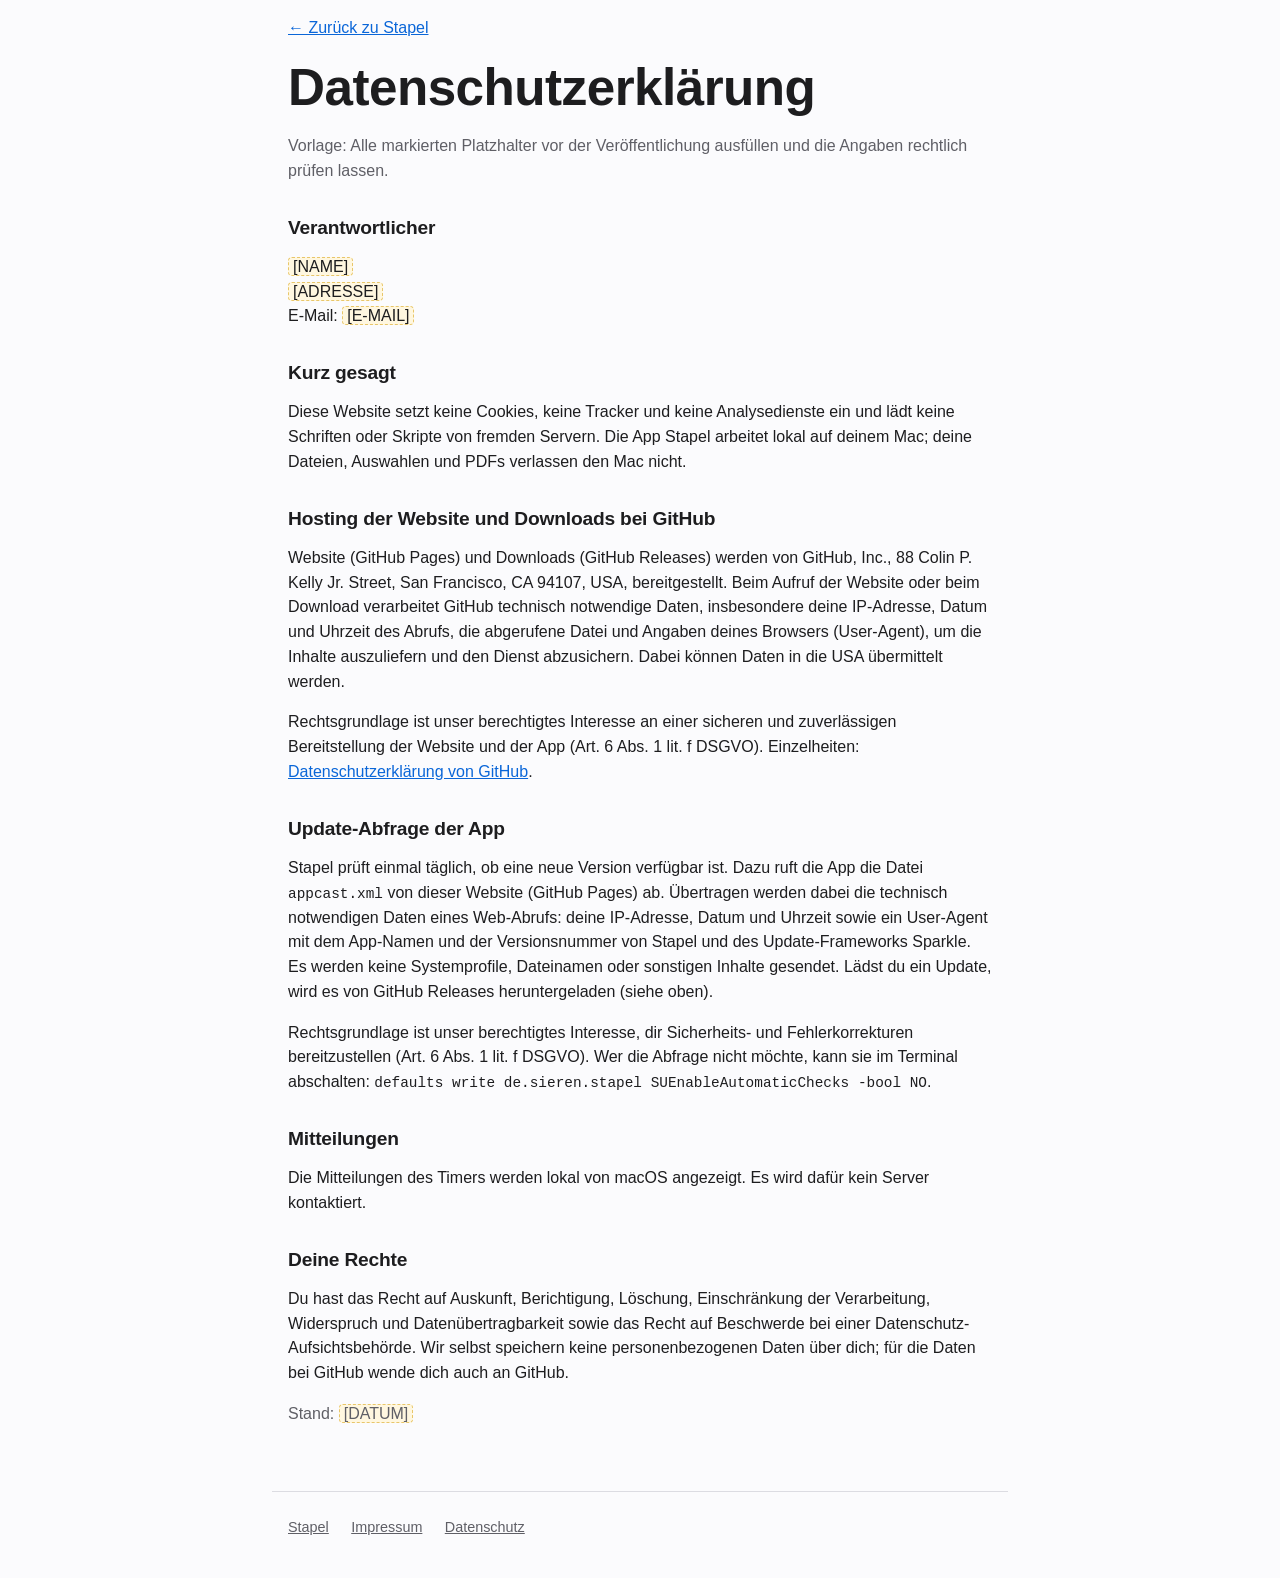
==== datenschutz.html @ ba7b918d "Publish Stapel 0.1.0" ====
<!DOCTYPE html>
<html lang="de">
<head>
  <meta charset="utf-8">
  <meta name="viewport" content="width=device-width, initial-scale=1">
  <title>Datenschutz – Stapel</title>
  <meta name="robots" content="noindex">
  <link rel="icon" type="image/png" href="icon.png">
  <link rel="stylesheet" href="style.css">
</head>
<body>
<main class="legal">
  <p><a href="./">← Zurück zu Stapel</a></p>
  <h1>Datenschutzerklärung</h1>
  <p class="hint">Vorlage: Alle markierten Platzhalter vor der Veröffentlichung ausfüllen und die Angaben rechtlich prüfen lassen.</p>

  <h2>Verantwortlicher</h2>
  <p>
    <span class="fill">[NAME]</span><br>
    <span class="fill">[ADRESSE]</span><br>
    E-Mail: <span class="fill">[E-MAIL]</span>
  </p>

  <h2>Kurz gesagt</h2>
  <p>Diese Website setzt keine Cookies, keine Tracker und keine Analysedienste ein und lädt keine Schriften oder Skripte von fremden Servern. Die App Stapel arbeitet lokal auf deinem Mac; deine Dateien, Auswahlen und PDFs verlassen den Mac nicht.</p>

  <h2>Hosting der Website und Downloads bei GitHub</h2>
  <p>Website (GitHub Pages) und Downloads (GitHub Releases) werden von GitHub, Inc., 88 Colin P. Kelly Jr. Street, San Francisco, CA 94107, USA, bereitgestellt. Beim Aufruf der Website oder beim Download verarbeitet GitHub technisch notwendige Daten, insbesondere deine IP-Adresse, Datum und Uhrzeit des Abrufs, die abgerufene Datei und Angaben deines Browsers (User-Agent), um die Inhalte auszuliefern und den Dienst abzusichern. Dabei können Daten in die USA übermittelt werden.</p>
  <p>Rechtsgrundlage ist unser berechtigtes Interesse an einer sicheren und zuverlässigen Bereitstellung der Website und der App (Art. 6 Abs. 1 lit. f DSGVO). Einzelheiten: <a href="https://docs.github.com/de/site-policy/privacy-policies/github-general-privacy-statement">Datenschutzerklärung von GitHub</a>.</p>

  <h2>Update-Abfrage der App</h2>
  <p>Stapel prüft einmal täglich, ob eine neue Version verfügbar ist. Dazu ruft die App die Datei <code>appcast.xml</code> von dieser Website (GitHub Pages) ab. Übertragen werden dabei die technisch notwendigen Daten eines Web-Abrufs: deine IP-Adresse, Datum und Uhrzeit sowie ein User-Agent mit dem App-Namen und der Versionsnummer von Stapel und des Update-Frameworks Sparkle. Es werden keine Systemprofile, Dateinamen oder sonstigen Inhalte gesendet. Lädst du ein Update, wird es von GitHub Releases heruntergeladen (siehe oben).</p>
  <p>Rechtsgrundlage ist unser berechtigtes Interesse, dir Sicherheits- und Fehlerkorrekturen bereitzustellen (Art. 6 Abs. 1 lit. f DSGVO). Wer die Abfrage nicht möchte, kann sie im Terminal abschalten: <code>defaults write de.sieren.stapel SUEnableAutomaticChecks -bool NO</code>.</p>

  <h2>Mitteilungen</h2>
  <p>Die Mitteilungen des Timers werden lokal von macOS angezeigt. Es wird dafür kein Server kontaktiert.</p>

  <h2>Deine Rechte</h2>
  <p>Du hast das Recht auf Auskunft, Berichtigung, Löschung, Einschränkung der Verarbeitung, Widerspruch und Datenübertragbarkeit sowie das Recht auf Beschwerde bei einer Datenschutz-Aufsichtsbehörde. Wir selbst speichern keine personenbezogenen Daten über dich; für die Daten bei GitHub wende dich auch an GitHub.</p>

  <p class="hint">Stand: <span class="fill">[DATUM]</span></p>
</main>

<footer class="site-footer">
  <a href="./">Stapel</a>
  <a href="impressum.html">Impressum</a>
  <a href="datenschutz.html">Datenschutz</a>
</footer>
</body>
</html>
---- style.css ----
:root {
  color-scheme: light dark;
  --bg: #fbfbfd;
  --surface: #ffffff;
  --surface-2: #f2f2f5;
  --text: #1d1d1f;
  --muted: #5f5f66;
  --border: #dcdce2;
  --accent: #0a66d8;
  --accent-text: #ffffff;
  --accent-hover: #0855b5;
  --note-bg: #fff7e0;
  --note-border: #e8c66a;
  --radius: 14px;
  --max: 46rem;
  font-family: -apple-system, BlinkMacSystemFont, "SF Pro Text", "Helvetica Neue", Helvetica, Arial, sans-serif;
  line-height: 1.55;
}

@media (prefers-color-scheme: dark) {
  :root {
    --bg: #111113;
    --surface: #1c1c1f;
    --surface-2: #242428;
    --text: #f2f2f4;
    --muted: #a4a4ad;
    --border: #36363c;
    --accent: #3b8cff;
    --accent-text: #ffffff;
    --accent-hover: #5c9fff;
    --note-bg: #2b2414;
    --note-border: #7a6224;
  }
}

*, *::before, *::after { box-sizing: border-box; }

body {
  margin: 0;
  background: var(--bg);
  color: var(--text);
  -webkit-text-size-adjust: 100%;
}

main, .site-footer { max-width: var(--max); margin: 0 auto; padding: 0 1rem; }

a { color: var(--accent); }
a:hover { color: var(--accent-hover); }

h1, h2, h3 { line-height: 1.2; letter-spacing: -0.01em; }
h1 { font-size: clamp(2.2rem, 7vw, 3.2rem); margin: 0 0 0.6rem; }
h2 { font-size: 1.55rem; margin: 3rem 0 1rem; }
h3 { font-size: 1.1rem; margin: 0 0 0.3rem; }

.hero { text-align: center; padding: 3.5rem 0 1rem; }
.hero .icon { width: 96px; height: 96px; border-radius: 22px; }
.tagline { font-size: 1.2rem; color: var(--muted); max-width: 34rem; margin: 0 auto 2rem; }

.download {
  display: inline-flex;
  align-items: center;
  gap: 0.5rem;
  padding: 0.9rem 1.8rem;
  border-radius: 999px;
  background: var(--accent);
  color: var(--accent-text);
  font-size: 1.15rem;
  font-weight: 600;
  text-decoration: none;
}
.download:hover { background: var(--accent-hover); color: var(--accent-text); }
.download:focus-visible { outline: 3px solid var(--accent); outline-offset: 3px; }

.meta { color: var(--muted); font-size: 0.92rem; margin: 0.9rem 0 0.4rem; }
.meta span + span::before { content: " · "; }

details.checksum { font-size: 0.85rem; color: var(--muted); max-width: 34rem; margin: 0 auto; }
details.checksum summary { cursor: pointer; display: inline; }
details.checksum code {
  display: block;
  margin: 0.5rem 0;
  padding: 0.5rem 0.7rem;
  background: var(--surface-2);
  border-radius: 8px;
  word-break: break-all;
  font-size: 0.8rem;
}
details.checksum p { margin: 0.4rem 0; }
.copy {
  font: inherit;
  font-size: 0.8rem;
  padding: 0.2rem 0.7rem;
  border: 1px solid var(--border);
  border-radius: 6px;
  background: var(--surface);
  color: var(--text);
  cursor: pointer;
}

code { font-family: ui-monospace, "SF Mono", Menlo, monospace; font-size: 0.9em; }

.placeholder {
  display: grid;
  place-items: center;
  aspect-ratio: 16 / 10;
  margin: 1rem 0;
  border: 2px dashed var(--border);
  border-radius: var(--radius);
  background: var(--surface-2);
  color: var(--muted);
  font-size: 0.9rem;
  text-align: center;
  padding: 1rem;
}
.placeholder.small { aspect-ratio: 16 / 7; }

.card {
  background: var(--surface);
  border: 1px solid var(--border);
  border-radius: var(--radius);
  padding: 1.25rem 1.4rem;
}

ol.steps { list-style: none; counter-reset: step; padding: 0; margin: 0; display: grid; gap: 1rem; }
ol.steps > li { counter-increment: step; position: relative; padding-left: 3rem; }
ol.steps > li::before {
  content: counter(step);
  position: absolute;
  left: 1.2rem;
  top: 1.15rem;
  width: 1.75rem;
  height: 1.75rem;
  border-radius: 50%;
  background: var(--accent);
  color: var(--accent-text);
  font-weight: 600;
  display: grid;
  place-items: center;
}
ol.steps > li.card { padding-left: 3.6rem; }
ol.steps p { margin: 0.3rem 0; }

.note {
  background: var(--note-bg);
  border: 1px solid var(--note-border);
  border-radius: var(--radius);
  padding: 0.9rem 1.2rem;
  margin-top: 1rem;
}
.note p { margin: 0; }

.features { display: grid; gap: 1rem; grid-template-columns: repeat(auto-fit, minmax(13rem, 1fr)); }
.features p { margin: 0; color: var(--muted); }

.faq details { border-bottom: 1px solid var(--border); padding: 0.9rem 0; }
.faq details:first-of-type { border-top: 1px solid var(--border); }
.faq summary { cursor: pointer; font-weight: 600; }
.faq details > :not(summary) { color: var(--muted); }
.faq details p, .faq details ul { margin: 0.6rem 0 0; }

.legal h2 { font-size: 1.2rem; margin: 2rem 0 0.5rem; }
.legal .hint { color: var(--muted); }
.fill { background: var(--note-bg); border: 1px dashed var(--note-border); border-radius: 4px; padding: 0 0.25rem; }

.site-footer {
  margin-top: 4rem;
  padding-top: 1.5rem;
  padding-bottom: 2.5rem;
  border-top: 1px solid var(--border);
  color: var(--muted);
  font-size: 0.9rem;
  display: flex;
  flex-wrap: wrap;
  gap: 0.4rem 1.4rem;
}
.site-footer a { color: var(--muted); }

@media (prefers-reduced-motion: no-preference) {
  html { scroll-behavior: smooth; }
}
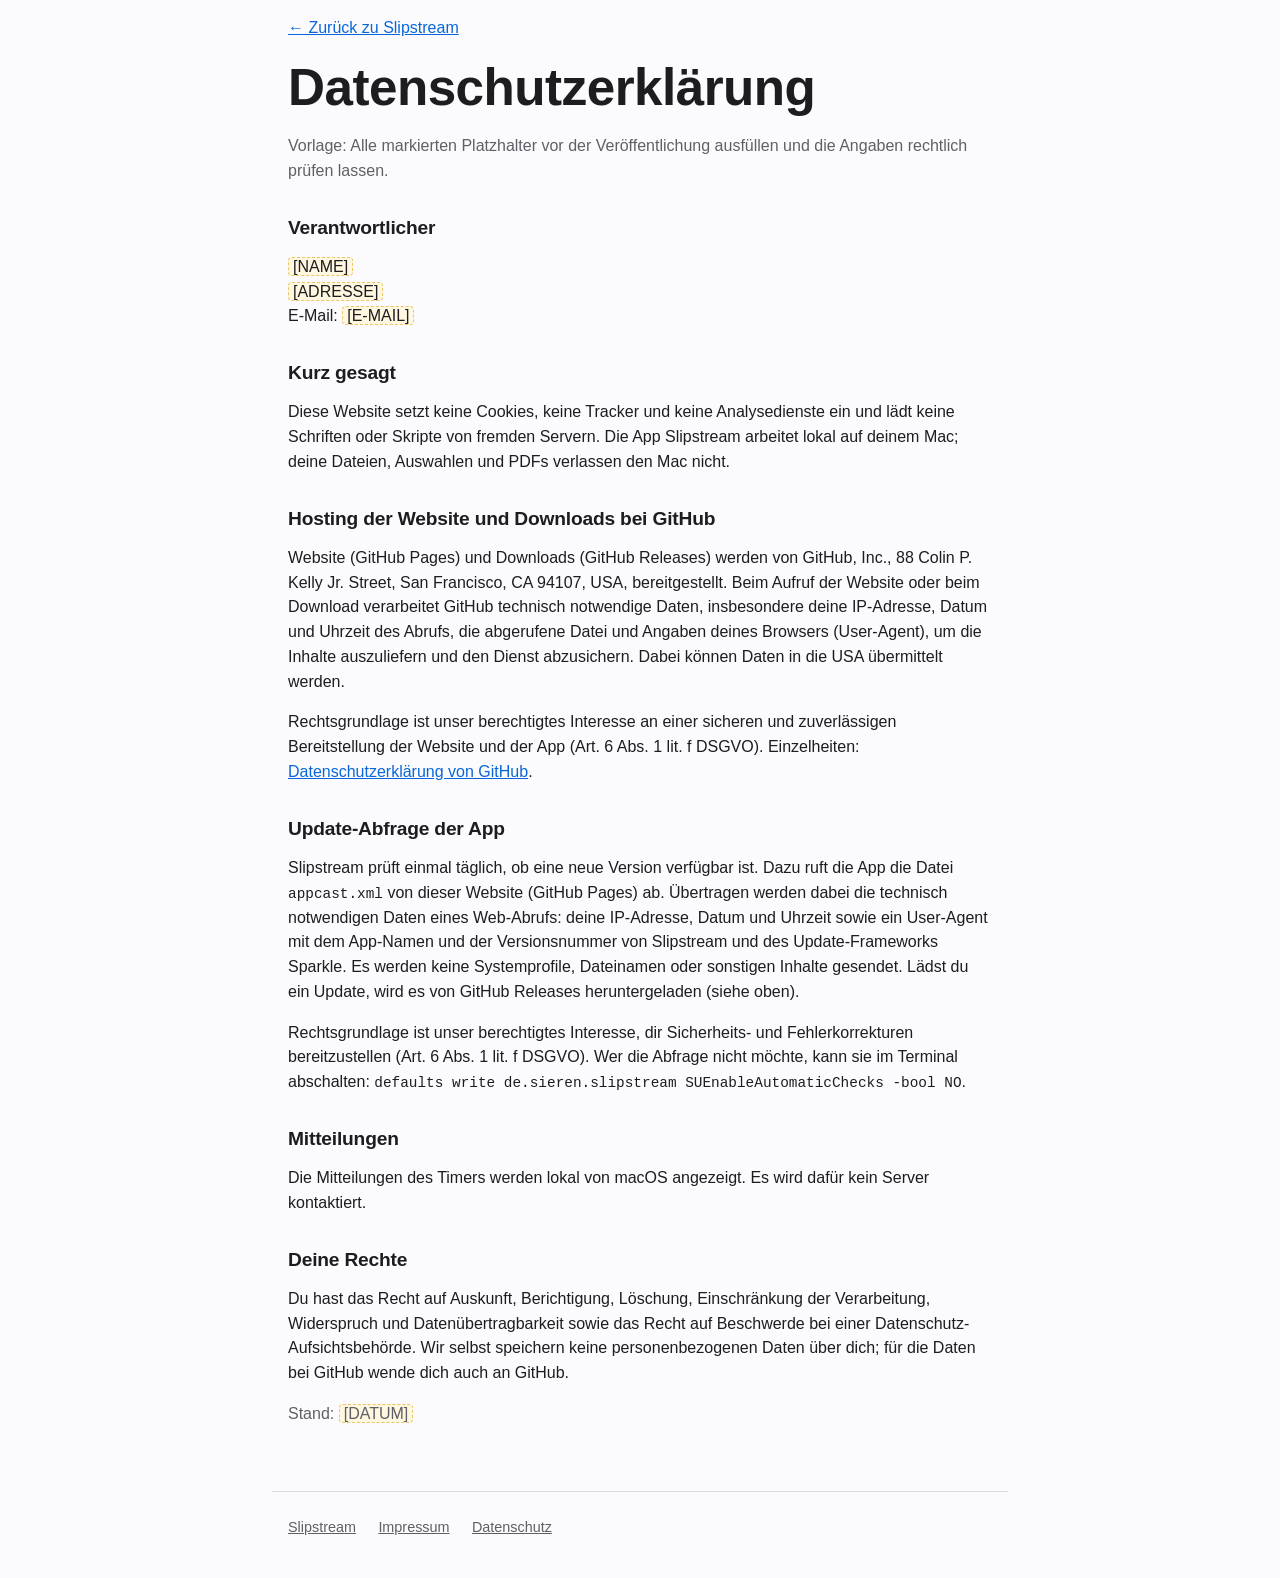
==== commit e8dac93c: "Publish Slipstream 0.2.0" ====
--- a/datenschutz.html
+++ b/datenschutz.html
@@ -3,14 +3,14 @@
 <head>
   <meta charset="utf-8">
   <meta name="viewport" content="width=device-width, initial-scale=1">
-  <title>Datenschutz – Stapel</title>
+  <title>Datenschutz – Slipstream</title>
   <meta name="robots" content="noindex">
   <link rel="icon" type="image/png" href="icon.png">
   <link rel="stylesheet" href="style.css">
 </head>
 <body>
 <main class="legal">
-  <p><a href="./">← Zurück zu Stapel</a></p>
+  <p><a href="./">← Zurück zu Slipstream</a></p>
   <h1>Datenschutzerklärung</h1>
   <p class="hint">Vorlage: Alle markierten Platzhalter vor der Veröffentlichung ausfüllen und die Angaben rechtlich prüfen lassen.</p>
 
@@ -22,15 +22,15 @@
   </p>
 
   <h2>Kurz gesagt</h2>
-  <p>Diese Website setzt keine Cookies, keine Tracker und keine Analysedienste ein und lädt keine Schriften oder Skripte von fremden Servern. Die App Stapel arbeitet lokal auf deinem Mac; deine Dateien, Auswahlen und PDFs verlassen den Mac nicht.</p>
+  <p>Diese Website setzt keine Cookies, keine Tracker und keine Analysedienste ein und lädt keine Schriften oder Skripte von fremden Servern. Die App Slipstream arbeitet lokal auf deinem Mac; deine Dateien, Auswahlen und PDFs verlassen den Mac nicht.</p>
 
   <h2>Hosting der Website und Downloads bei GitHub</h2>
   <p>Website (GitHub Pages) und Downloads (GitHub Releases) werden von GitHub, Inc., 88 Colin P. Kelly Jr. Street, San Francisco, CA 94107, USA, bereitgestellt. Beim Aufruf der Website oder beim Download verarbeitet GitHub technisch notwendige Daten, insbesondere deine IP-Adresse, Datum und Uhrzeit des Abrufs, die abgerufene Datei und Angaben deines Browsers (User-Agent), um die Inhalte auszuliefern und den Dienst abzusichern. Dabei können Daten in die USA übermittelt werden.</p>
   <p>Rechtsgrundlage ist unser berechtigtes Interesse an einer sicheren und zuverlässigen Bereitstellung der Website und der App (Art. 6 Abs. 1 lit. f DSGVO). Einzelheiten: <a href="https://docs.github.com/de/site-policy/privacy-policies/github-general-privacy-statement">Datenschutzerklärung von GitHub</a>.</p>
 
   <h2>Update-Abfrage der App</h2>
-  <p>Stapel prüft einmal täglich, ob eine neue Version verfügbar ist. Dazu ruft die App die Datei <code>appcast.xml</code> von dieser Website (GitHub Pages) ab. Übertragen werden dabei die technisch notwendigen Daten eines Web-Abrufs: deine IP-Adresse, Datum und Uhrzeit sowie ein User-Agent mit dem App-Namen und der Versionsnummer von Stapel und des Update-Frameworks Sparkle. Es werden keine Systemprofile, Dateinamen oder sonstigen Inhalte gesendet. Lädst du ein Update, wird es von GitHub Releases heruntergeladen (siehe oben).</p>
-  <p>Rechtsgrundlage ist unser berechtigtes Interesse, dir Sicherheits- und Fehlerkorrekturen bereitzustellen (Art. 6 Abs. 1 lit. f DSGVO). Wer die Abfrage nicht möchte, kann sie im Terminal abschalten: <code>defaults write de.sieren.stapel SUEnableAutomaticChecks -bool NO</code>.</p>
+  <p>Slipstream prüft einmal täglich, ob eine neue Version verfügbar ist. Dazu ruft die App die Datei <code>appcast.xml</code> von dieser Website (GitHub Pages) ab. Übertragen werden dabei die technisch notwendigen Daten eines Web-Abrufs: deine IP-Adresse, Datum und Uhrzeit sowie ein User-Agent mit dem App-Namen und der Versionsnummer von Slipstream und des Update-Frameworks Sparkle. Es werden keine Systemprofile, Dateinamen oder sonstigen Inhalte gesendet. Lädst du ein Update, wird es von GitHub Releases heruntergeladen (siehe oben).</p>
+  <p>Rechtsgrundlage ist unser berechtigtes Interesse, dir Sicherheits- und Fehlerkorrekturen bereitzustellen (Art. 6 Abs. 1 lit. f DSGVO). Wer die Abfrage nicht möchte, kann sie im Terminal abschalten: <code>defaults write de.sieren.slipstream SUEnableAutomaticChecks -bool NO</code>.</p>
 
   <h2>Mitteilungen</h2>
   <p>Die Mitteilungen des Timers werden lokal von macOS angezeigt. Es wird dafür kein Server kontaktiert.</p>
@@ -42,7 +42,7 @@
 </main>
 
 <footer class="site-footer">
-  <a href="./">Stapel</a>
+  <a href="./">Slipstream</a>
   <a href="impressum.html">Impressum</a>
   <a href="datenschutz.html">Datenschutz</a>
 </footer>
--- a/style.css
+++ b/style.css
@@ -48,12 +48,13 @@
 a:hover { color: var(--accent-hover); }
 
 h1, h2, h3 { line-height: 1.2; letter-spacing: -0.01em; }
-h1 { font-size: clamp(2.2rem, 7vw, 3.2rem); margin: 0 0 0.6rem; }
+h1 { font-size: clamp(2.2rem, 7vw, 3.2rem); margin: 0 0 0.2rem; }
 h2 { font-size: 1.55rem; margin: 3rem 0 1rem; }
 h3 { font-size: 1.1rem; margin: 0 0 0.3rem; }
 
 .hero { text-align: center; padding: 3.5rem 0 1rem; }
 .hero .icon { width: 96px; height: 96px; border-radius: 22px; }
+.slogan { font-size: 1.45rem; font-weight: 600; margin: 0 0 0.6rem; }
 .tagline { font-size: 1.2rem; color: var(--muted); max-width: 34rem; margin: 0 auto 2rem; }
 
 .download {
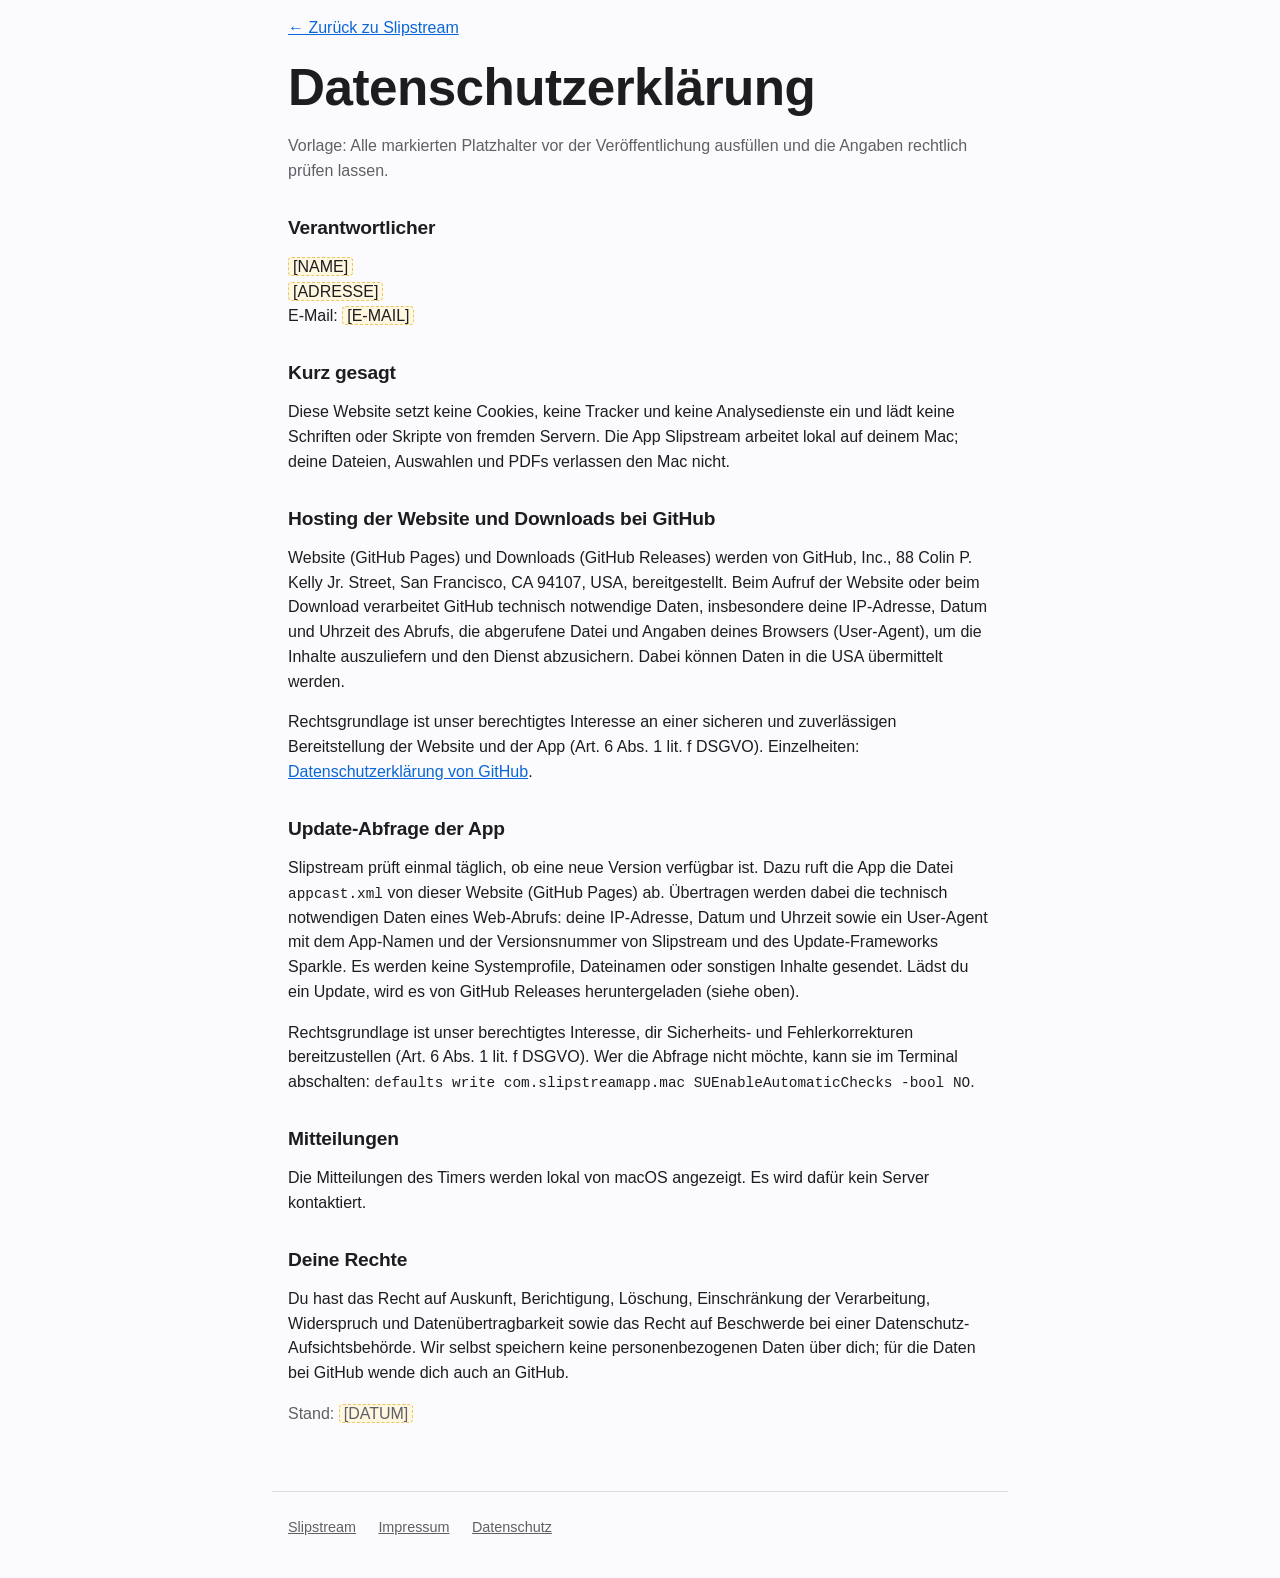
==== commit c3504e39: "Publish Slipstream 0.2.0" ====
--- a/datenschutz.html
+++ b/datenschutz.html
@@ -30,7 +30,7 @@
 
   <h2>Update-Abfrage der App</h2>
   <p>Slipstream prüft einmal täglich, ob eine neue Version verfügbar ist. Dazu ruft die App die Datei <code>appcast.xml</code> von dieser Website (GitHub Pages) ab. Übertragen werden dabei die technisch notwendigen Daten eines Web-Abrufs: deine IP-Adresse, Datum und Uhrzeit sowie ein User-Agent mit dem App-Namen und der Versionsnummer von Slipstream und des Update-Frameworks Sparkle. Es werden keine Systemprofile, Dateinamen oder sonstigen Inhalte gesendet. Lädst du ein Update, wird es von GitHub Releases heruntergeladen (siehe oben).</p>
-  <p>Rechtsgrundlage ist unser berechtigtes Interesse, dir Sicherheits- und Fehlerkorrekturen bereitzustellen (Art. 6 Abs. 1 lit. f DSGVO). Wer die Abfrage nicht möchte, kann sie im Terminal abschalten: <code>defaults write de.sieren.slipstream SUEnableAutomaticChecks -bool NO</code>.</p>
+  <p>Rechtsgrundlage ist unser berechtigtes Interesse, dir Sicherheits- und Fehlerkorrekturen bereitzustellen (Art. 6 Abs. 1 lit. f DSGVO). Wer die Abfrage nicht möchte, kann sie im Terminal abschalten: <code>defaults write com.slipstreamapp.mac SUEnableAutomaticChecks -bool NO</code>.</p>
 
   <h2>Mitteilungen</h2>
   <p>Die Mitteilungen des Timers werden lokal von macOS angezeigt. Es wird dafür kein Server kontaktiert.</p>
